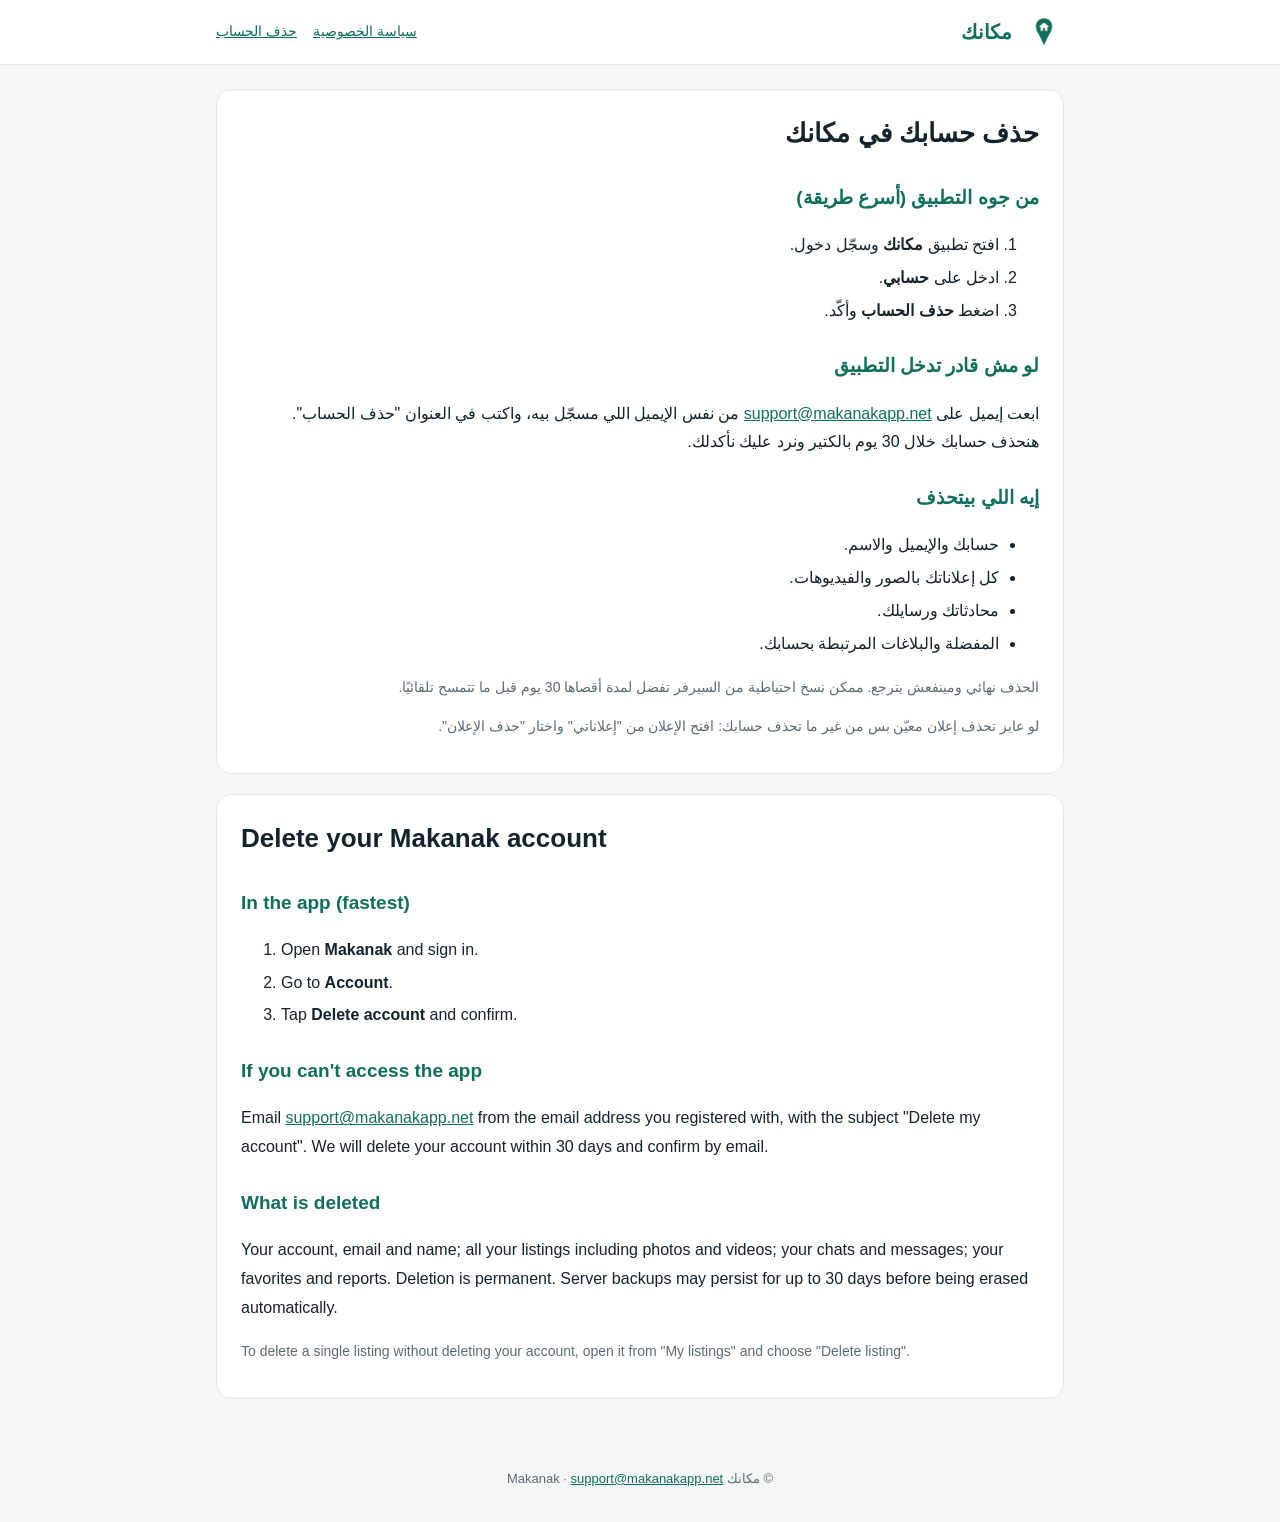
==== delete-account.html @ 16ff9ee7 "Add files via upload" ====
<!doctype html>
<html lang="ar" dir="rtl">
<head>
<meta charset="utf-8">
<meta name="viewport" content="width=device-width, initial-scale=1">
<title>حذف الحساب | مكانك</title>
<link rel="icon" href="favicon.png">
<link rel="stylesheet" href="style.css">
</head>
<body>
<header><div class="bar">
  <img src="icon.png" alt=""><a class="name" href="./">مكانك</a>
  <nav><a href="privacy.html">سياسة الخصوصية</a><a href="delete-account.html">حذف الحساب</a></nav>
</div></header>
<main>
<section>
  <h1>حذف حسابك في مكانك</h1>
  <h2>من جوه التطبيق (أسرع طريقة)</h2>
  <ol>
    <li>افتح تطبيق <b>مكانك</b> وسجّل دخول.</li>
    <li>ادخل على <b>حسابي</b>.</li>
    <li>اضغط <b>حذف الحساب</b> وأكّد.</li>
  </ol>
  <h2>لو مش قادر تدخل التطبيق</h2>
  <p>ابعت إيميل على <a href="mailto:support@makanakapp.net?subject=Delete%20my%20account">support@makanakapp.net</a> من نفس الإيميل اللي مسجّل بيه، واكتب في العنوان "حذف الحساب". هنحذف حسابك خلال 30 يوم بالكتير ونرد عليك نأكدلك.</p>
  <h2>إيه اللي بيتحذف</h2>
  <ul>
    <li>حسابك والإيميل والاسم.</li>
    <li>كل إعلاناتك بالصور والفيديوهات.</li>
    <li>محادثاتك ورسايلك.</li>
    <li>المفضلة والبلاغات المرتبطة بحسابك.</li>
  </ul>
  <p class="muted">الحذف نهائي ومينفعش يترجع. ممكن نسخ احتياطية من السيرفر تفضل لمدة أقصاها 30 يوم قبل ما تتمسح تلقائيًا.</p>
  <p class="muted">لو عايز تحذف إعلان معيّن بس من غير ما تحذف حسابك: افتح الإعلان من "إعلاناتي" واختار "حذف الإعلان".</p>
</section>
<section class="en">
  <h1>Delete your Makanak account</h1>
  <h2>In the app (fastest)</h2>
  <ol><li>Open <b>Makanak</b> and sign in.</li><li>Go to <b>Account</b>.</li><li>Tap <b>Delete account</b> and confirm.</li></ol>
  <h2>If you can't access the app</h2>
  <p>Email <a href="mailto:support@makanakapp.net?subject=Delete%20my%20account">support@makanakapp.net</a> from the email address you registered with, with the subject "Delete my account". We will delete your account within 30 days and confirm by email.</p>
  <h2>What is deleted</h2>
  <p>Your account, email and name; all your listings including photos and videos; your chats and messages; your favorites and reports. Deletion is permanent. Server backups may persist for up to 30 days before being erased automatically.</p>
  <p class="muted">To delete a single listing without deleting your account, open it from "My listings" and choose "Delete listing".</p>
</section>
</main>
<footer>© مكانك Makanak · <a href="mailto:support@makanakapp.net">support@makanakapp.net</a></footer>
</body>
</html>
---- style.css ----
:root{--g:#0F6E5C;--ink:#13232E;--muted:#5B6B76;--tint:#E3F0EC;--bg:#F5F7F6;--border:#E2E8E5}
*{box-sizing:border-box}
body{margin:0;font-family:Tahoma,"Segoe UI",Arial,sans-serif;color:var(--ink);background:var(--bg);line-height:1.8}
a{color:var(--g)}
header{background:#fff;border-bottom:1px solid var(--border)}
.bar{max-width:880px;margin:0 auto;padding:12px 16px;display:flex;align-items:center;gap:12px;flex-wrap:wrap}
.bar img{width:40px;height:40px;border-radius:10px}
.bar .name{font-weight:700;font-size:20px;color:var(--g);text-decoration:none}
.bar nav{margin-inline-start:auto;display:flex;gap:16px;flex-wrap:wrap;font-size:14px}
main{max-width:880px;margin:0 auto;padding:24px 16px 48px}
section{background:#fff;border:1px solid var(--border);border-radius:16px;padding:20px 24px;margin-bottom:20px}
h1{font-size:26px;margin:0 0 8px}
h2{font-size:19px;margin:24px 0 6px;color:var(--g)}
.muted{color:var(--muted);font-size:14px}
.hero{text-align:center;padding:40px 24px}
.hero img{width:120px;height:120px;border-radius:28px;box-shadow:0 10px 30px rgba(0,0,0,.12)}
.hero h1{font-size:34px;margin:16px 0 4px;color:var(--g)}
.features{display:grid;grid-template-columns:repeat(auto-fit,minmax(200px,1fr));gap:12px;margin-top:16px}
.features div{background:var(--tint);border-radius:12px;padding:12px 14px}
.btn{display:inline-block;background:var(--g);color:#fff;text-decoration:none;padding:10px 22px;border-radius:999px;font-weight:700}
.en{direction:ltr;text-align:left}
footer{text-align:center;color:var(--muted);font-size:13px;padding:0 16px 32px}
ol li,ul li{margin-bottom:4px}
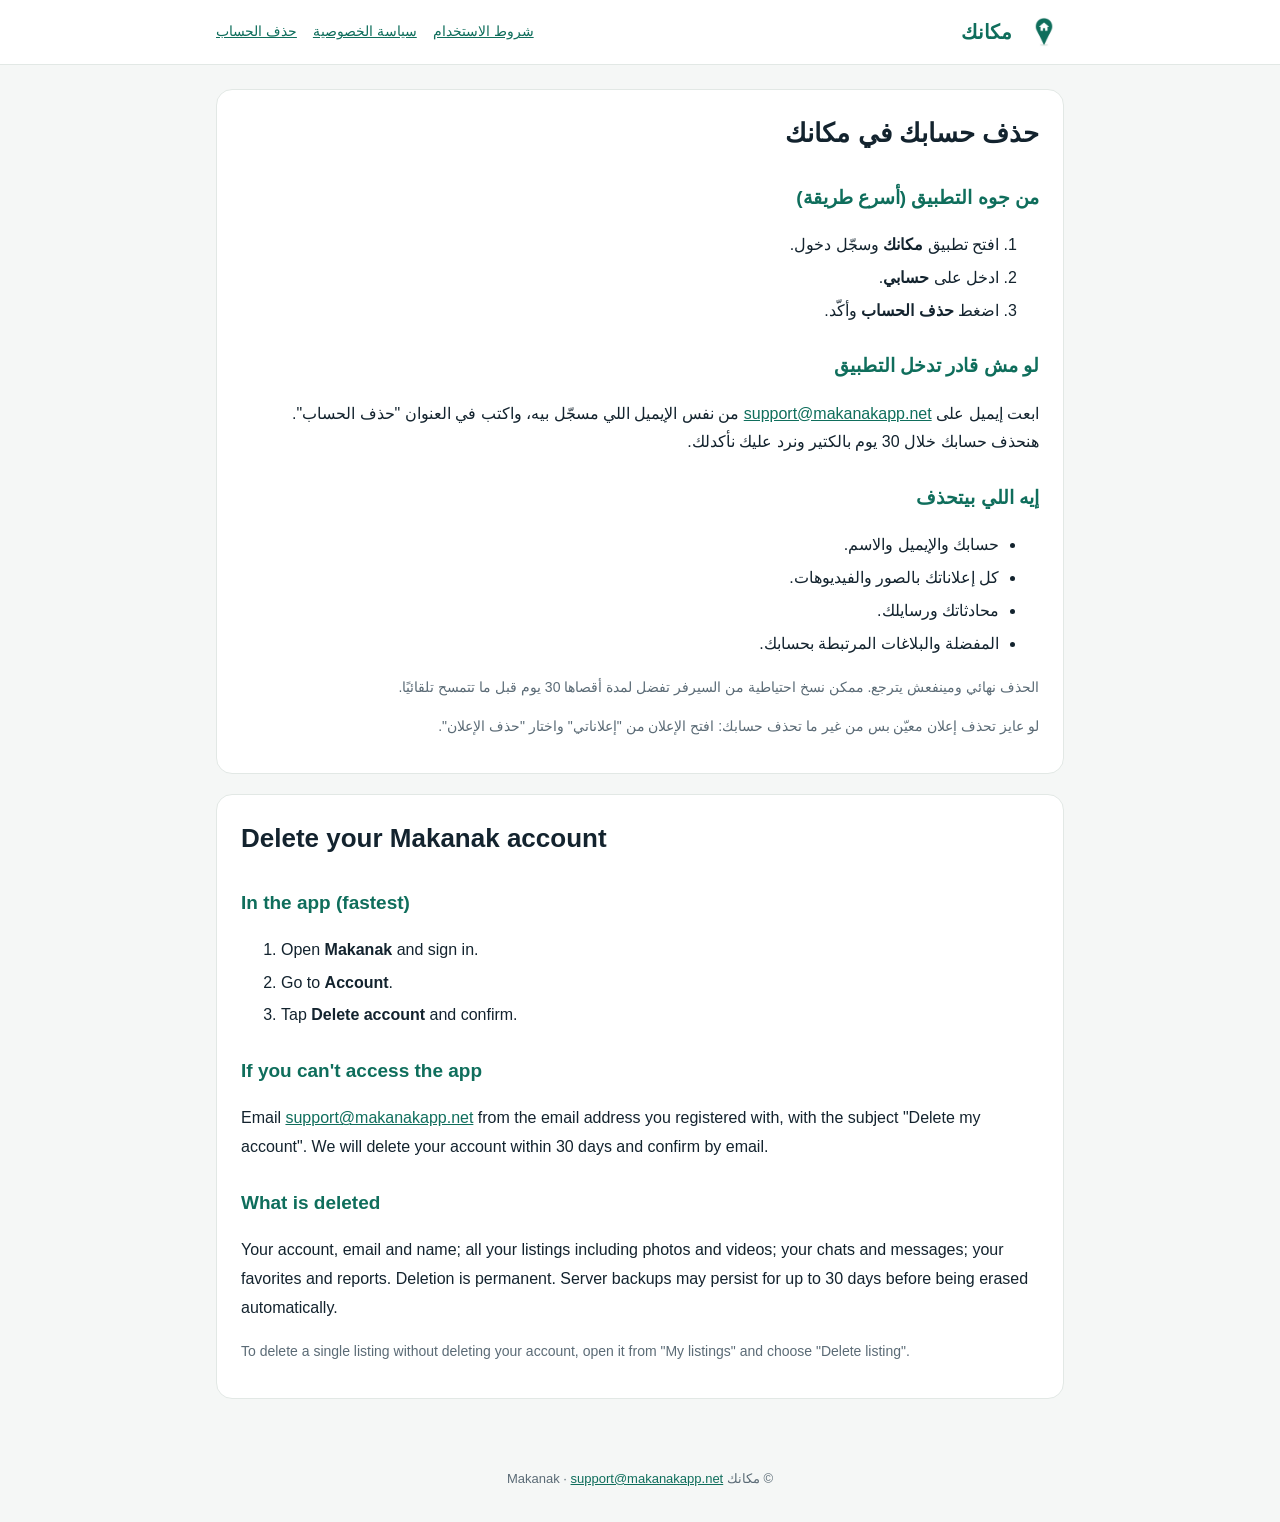
==== commit a0df6f3a: "Add files via upload" ====
--- a/delete-account.html
+++ b/delete-account.html
@@ -10,7 +10,7 @@
 <body>
 <header><div class="bar">
   <img src="icon.png" alt=""><a class="name" href="./">مكانك</a>
-  <nav><a href="privacy.html">سياسة الخصوصية</a><a href="delete-account.html">حذف الحساب</a></nav>
+  <nav><a href="terms.html">شروط الاستخدام</a><a href="privacy.html">سياسة الخصوصية</a><a href="delete-account.html">حذف الحساب</a></nav>
 </div></header>
 <main>
 <section>
--- a/style.css
+++ b/style.css
@@ -21,3 +21,16 @@
 .en{direction:ltr;text-align:left}
 footer{text-align:center;color:var(--muted);font-size:13px;padding:0 16px 32px}
 ol li,ul li{margin-bottom:4px}
+.gal{display:flex;gap:8px;overflow-x:auto;scroll-snap-type:x mandatory;border-radius:14px}
+.gal img{height:280px;max-width:90%;object-fit:cover;border-radius:14px;scroll-snap-align:start;flex-shrink:0}
+.price{font-size:28px;font-weight:700;color:var(--g)}
+.chips span{display:inline-block;background:var(--tint);color:var(--g);border-radius:999px;padding:0 12px;font-size:13px;margin-inline-end:6px}
+.specs{display:flex;gap:8px;flex-wrap:wrap;margin:12px 0}.specs div{background:var(--bg);border-radius:12px;padding:6px 14px;text-align:center;font-size:14px}
+.owner{display:flex;align-items:center;gap:12px;text-decoration:none;color:inherit;border:1px solid var(--border);border-radius:14px;padding:10px 14px;margin-top:12px}
+.av{width:44px;height:44px;border-radius:50%;background:var(--g);color:#fff;display:flex;align-items:center;justify-content:center;font-weight:700;flex-shrink:0}
+.ver{background:var(--tint);color:var(--g);border-radius:999px;padding:0 10px;font-size:12px;font-weight:700}
+.grid{display:grid;grid-template-columns:repeat(auto-fill,minmax(200px,1fr));gap:12px}
+.lc{display:block;text-decoration:none;color:inherit;border:1px solid var(--border);border-radius:14px;overflow:hidden;padding-bottom:8px}
+.lc .ph{height:130px;background:#D5E4DE center/cover;position:relative}.lc .ph span{position:absolute;top:8px;right:8px;background:#fff;color:var(--g);border-radius:8px;padding:0 8px;font-size:12px;font-weight:700}
+.lc b,.lc div,.lc small{display:block;padding:0 12px}.lc b{color:var(--g);margin-top:6px}.lc small{color:var(--muted)}
+.cta{background:var(--tint);border-radius:14px;padding:14px;text-align:center;margin-top:16px}
